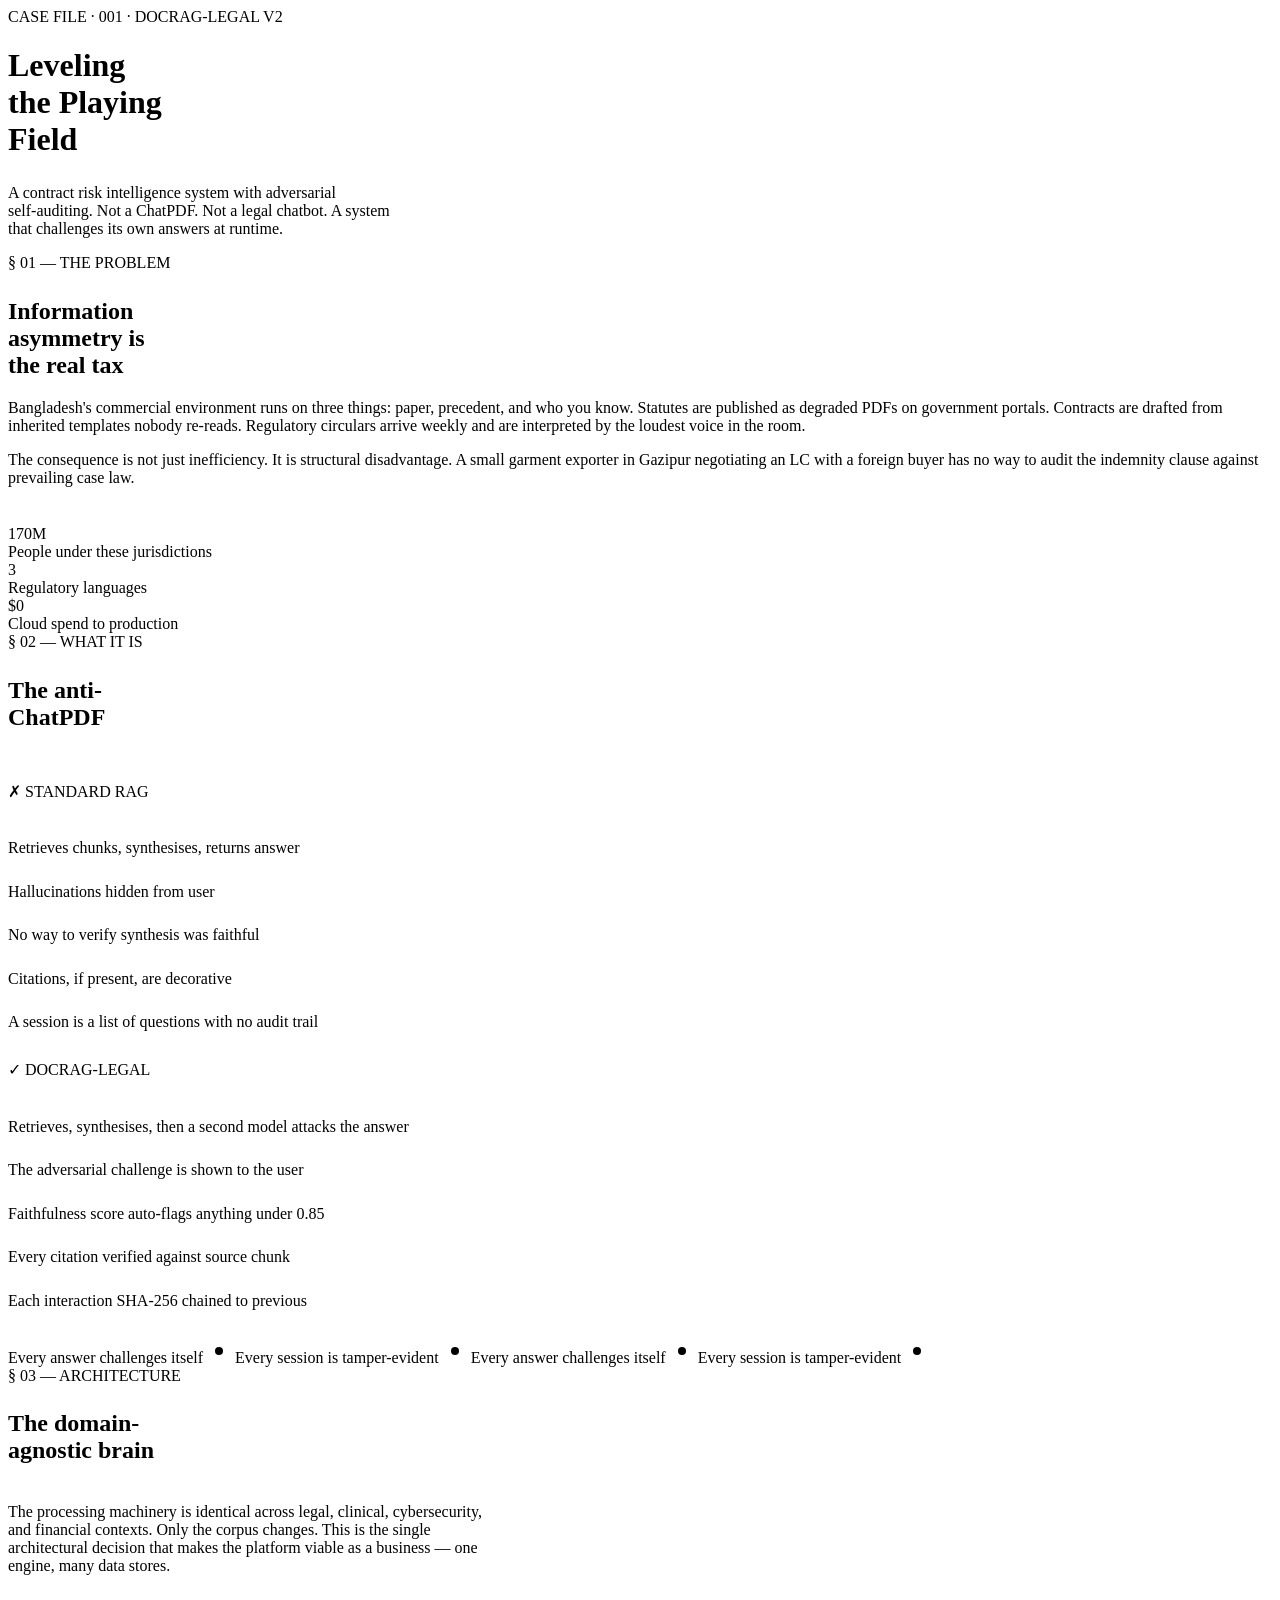
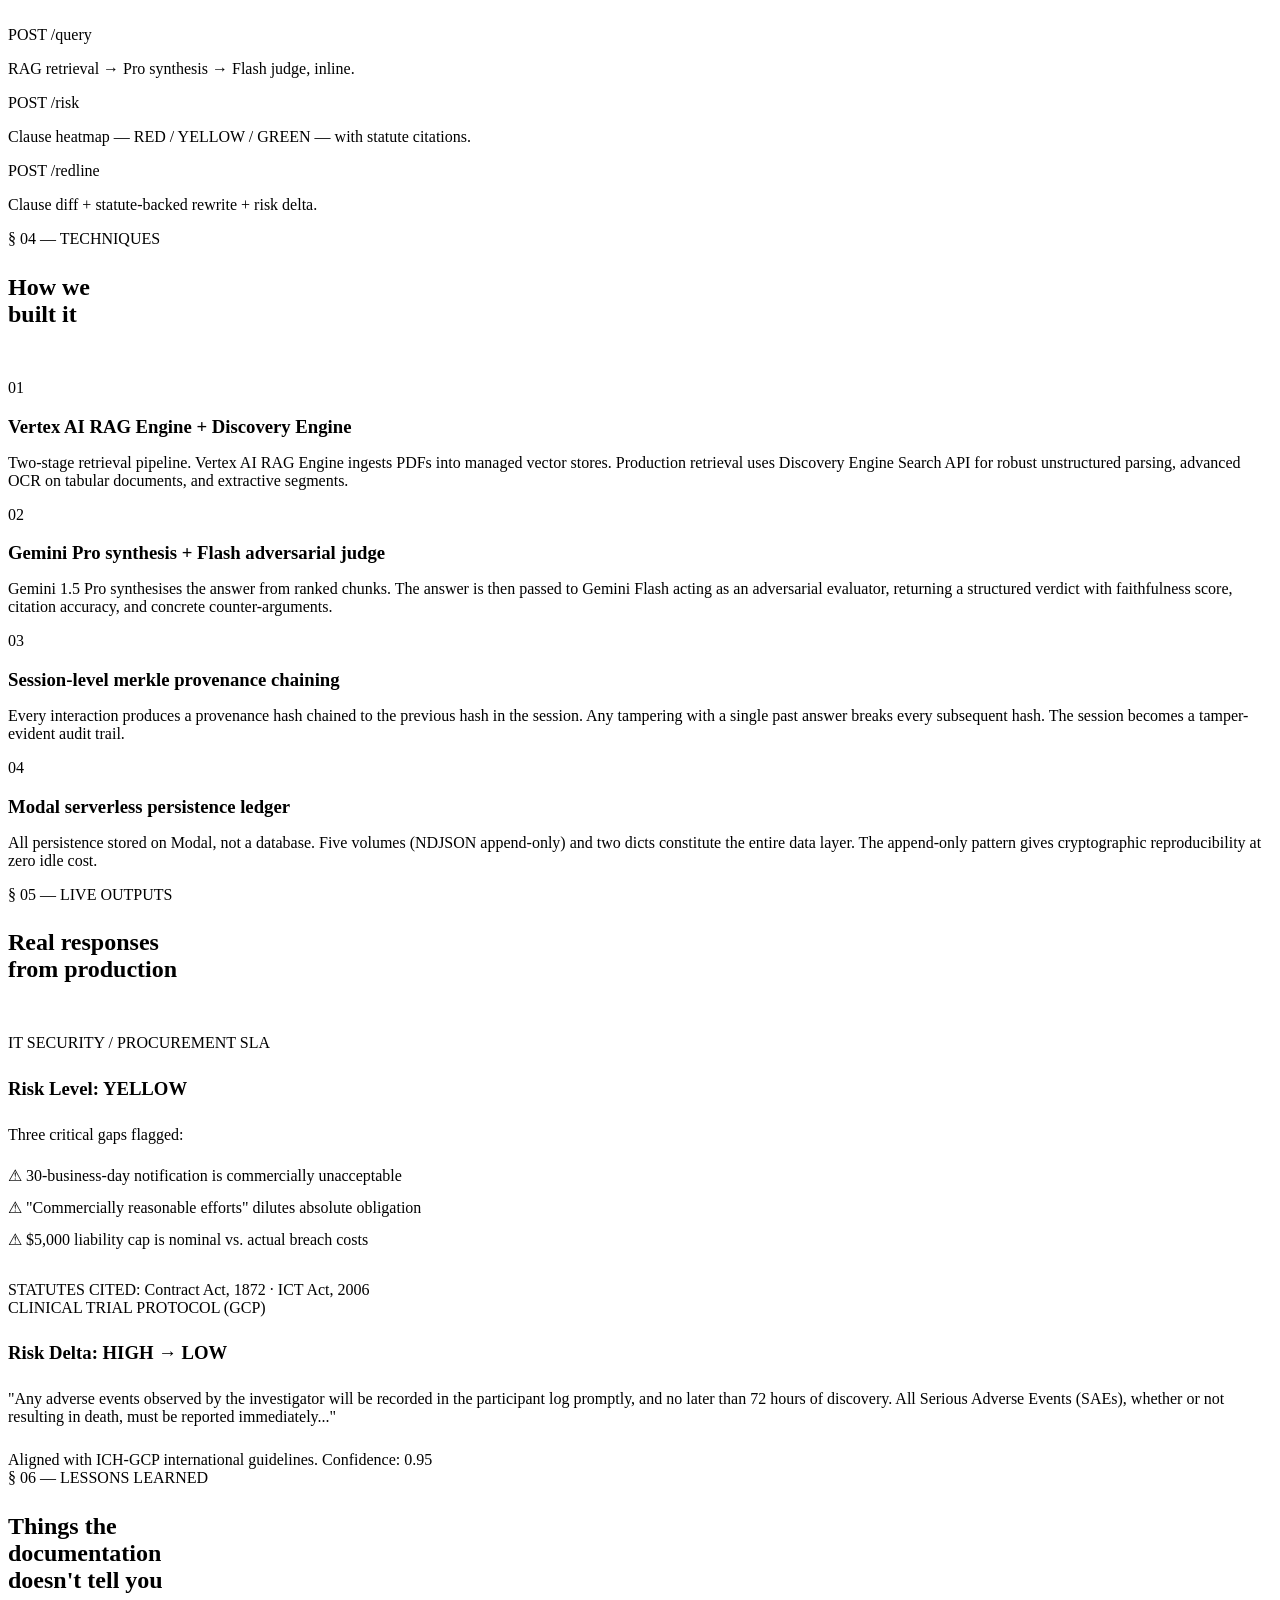
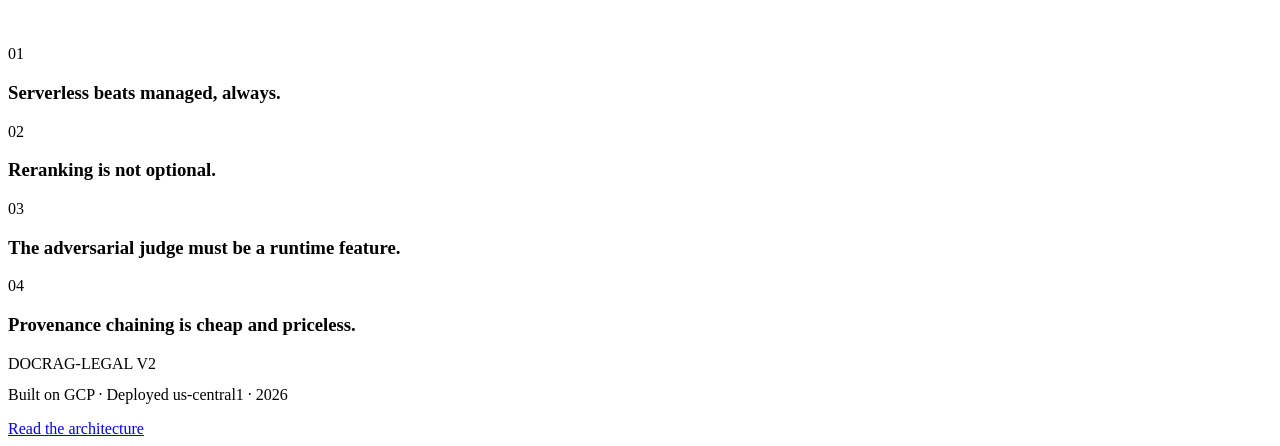
==== docrag.html @ c6becdee "Create docrag.html" ====
<!DOCTYPE html>
<html lang="en">
<head>
  <meta charset="UTF-8">
  <meta name="viewport" content="width=device-width, initial-scale=1.0">
  <title>DocRAG-Legal · Leveling the Playing Field</title>
  <link rel="stylesheet" href="styles.css">
</head>
<body>

  <!-- HERO SECTION -->
  <header class="hero dark">
    <div class="container">
      <div class="label animate" data-animate="fadeIn">CASE FILE · 001 · DOCRAG-LEGAL V2</div>
      <h1 class="title hero-title">
        <div class="title-mask">
          <div class="title-line">Leveling</div>
        </div>
        <div class="title-mask">
          <div class="title-line">the Playing</div>
        </div>
        <div class="title-mask">
          <div class="title-line">Field</div>
        </div>
      </h1>
      <p class="animate" data-animate="slideUp" style="margin-top: 2vw; font-size: var(--font-s-h4); max-width: 50ch;">
        A contract risk intelligence system with adversarial self‑auditing. Not a ChatPDF. Not a legal chatbot. A system that challenges its own answers at runtime.
      </p>
    </div>
  </header>

  <!-- SECTION 01: THE PROBLEM -->
  <section class="section light">
    <div class="container">
      <div class="grid-2">
        <div>
          <div class="label animate" data-animate="fadeIn">§ 01 — THE PROBLEM</div>
          <h2 class="h1 title" style="margin-top: 2vw;">
            <div class="title-mask">
              <div class="title-line">Information</div>
            </div>
            <div class="title-mask">
              <div class="title-line">asymmetry is</div>
            </div>
            <div class="title-mask">
              <div class="title-line">the real tax</div>
            </div>
          </h2>
        </div>
        <div class="animate" data-animate="slideUp">
          <p>
            Bangladesh's commercial environment runs on three things: paper, precedent, and who you know. Statutes are published as degraded PDFs on government portals. Contracts are drafted from inherited templates nobody re-reads. Regulatory circulars arrive weekly and are interpreted by the loudest voice in the room.
          </p>
          <p>
            The consequence is not just inefficiency. It is structural disadvantage. A small garment exporter in Gazipur negotiating an LC with a foreign buyer has no way to audit the indemnity clause against prevailing case law.
          </p>
          <div class="flex-row" style="margin-top: 3vw;">
            <div>
              <div class="h2 light-weight">170M</div>
              <div class="label">People under these jurisdictions</div>
            </div>
            <div>
              <div class="h2 light-weight">3</div>
              <div class="label">Regulatory languages</div>
            </div>
            <div>
              <div class="h2 light-weight">$0</div>
              <div class="label">Cloud spend to production</div>
            </div>
          </div>
        </div>
      </div>
    </div>
  </section>

  <!-- SECTION 02: WHAT IT IS -->
  <section class="section dark">
    <div class="container">
      <div class="label animate" data-animate="fadeIn">§ 02 — WHAT IT IS</div>
      <h2 class="h1 title" style="margin-top: 2vw;">
        <div class="title-mask">
          <div class="title-line">The anti-</div>
        </div>
        <div class="title-mask">
          <div class="title-line">ChatPDF</div>
        </div>
      </h2>
      
      <div class="grid-2" style="margin-top: 4vw;">
        <div class="animate" data-animate="slideUp">
          <div class="h4" style="margin-bottom: 2vw;">✗ STANDARD RAG</div>
          <ul style="list-style: none; padding: 0;">
            <li style="padding: 1vw 0; border-bottom: 1px solid var(--color-white-02);">Retrieves chunks, synthesises, returns answer</li>
            <li style="padding: 1vw 0; border-bottom: 1px solid var(--color-white-02);">Hallucinations hidden from user</li>
            <li style="padding: 1vw 0; border-bottom: 1px solid var(--color-white-02);">No way to verify synthesis was faithful</li>
            <li style="padding: 1vw 0; border-bottom: 1px solid var(--color-white-02);">Citations, if present, are decorative</li>
            <li style="padding: 1vw 0;">A session is a list of questions with no audit trail</li>
          </ul>
        </div>
        
        <div class="animate" data-animate="slideUp">
          <div class="h4 accent-text" style="margin-bottom: 2vw;">✓ DOCRAG-LEGAL</div>
          <ul style="list-style: none; padding: 0;">
            <li style="padding: 1vw 0; border-bottom: 1px solid var(--color-white-02);">Retrieves, synthesises, then a second model attacks the answer</li>
            <li style="padding: 1vw 0; border-bottom: 1px solid var(--color-white-02);">The adversarial challenge is shown to the user</li>
            <li style="padding: 1vw 0; border-bottom: 1px solid var(--color-white-02);">Faithfulness score auto-flags anything under 0.85</li>
            <li style="padding: 1vw 0; border-bottom: 1px solid var(--color-white-02);">Every citation verified against source chunk</li>
            <li style="padding: 1vw 0;">Each interaction SHA-256 chained to previous</li>
          </ul>
        </div>
      </div>
    </div>
  </section>

  <!-- MARQUEE -->
  <div class="marquee dark">
    <div class="marquee-track">
      <div class="marquee-line">
        Every answer challenges itself
        <svg width="24" height="24" viewBox="0 0 24 24" fill="currentColor">
          <circle cx="12" cy="12" r="4"/>
        </svg>
        Every session is tamper-evident
        <svg width="24" height="24" viewBox="0 0 24 24" fill="currentColor">
          <circle cx="12" cy="12" r="4"/>
        </svg>
        Every answer challenges itself
        <svg width="24" height="24" viewBox="0 0 24 24" fill="currentColor">
          <circle cx="12" cy="12" r="4"/>
        </svg>
        Every session is tamper-evident
        <svg width="24" height="24" viewBox="0 0 24 24" fill="currentColor">
          <circle cx="12" cy="12" r="4"/>
        </svg>
      </div>
    </div>
  </div>

  <!-- SECTION 03: ARCHITECTURE -->
  <section class="section light">
    <div class="container">
      <div class="label animate" data-animate="fadeIn">§ 03 — ARCHITECTURE</div>
      <h2 class="h1 title" style="margin-top: 2vw;">
        <div class="title-mask">
          <div class="title-line">The domain-</div>
        </div>
        <div class="title-mask">
          <div class="title-line">agnostic brain</div>
        </div>
      </h2>
      
      <p class="animate" data-animate="slideUp" style="margin-top: 3vw; max-width: 60ch;">
        The processing machinery is identical across legal, clinical, cybersecurity, and financial contexts. Only the corpus changes. This is the single architectural decision that makes the platform viable as a business — one engine, many data stores.
      </p>

      <div class="grid-3" style="margin-top: 4vw;">
        <div class="animate" data-animate="slideUp">
          <div class="h4" style="margin-bottom: 1vw;">POST /query</div>
          <p>RAG retrieval → Pro synthesis → Flash judge, inline.</p>
        </div>
        <div class="animate" data-animate="slideUp">
          <div class="h4" style="margin-bottom: 1vw;">POST /risk</div>
          <p>Clause heatmap — RED / YELLOW / GREEN — with statute citations.</p>
        </div>
        <div class="animate" data-animate="slideUp">
          <div class="h4" style="margin-bottom: 1vw;">POST /redline</div>
          <p>Clause diff + statute-backed rewrite + risk delta.</p>
        </div>
      </div>
    </div>
  </section>

  <!-- SECTION 04: TECHNIQUES -->
  <section class="section dark">
    <div class="container">
      <div class="label animate" data-animate="fadeIn">§ 04 — TECHNIQUES</div>
      <h2 class="h1 title" style="margin-top: 2vw;">
        <div class="title-mask">
          <div class="title-line">How we</div>
        </div>
        <div class="title-mask">
          <div class="title-line">built it</div>
        </div>
      </h2>

      <div style="margin-top: 4vw;">
        <div class="principle-item animate" data-animate="slideUp">
          <div class="principle-number">01</div>
          <div class="principle-content">
            <h3 class="h3" style="margin-bottom: 1vw;">Vertex AI RAG Engine + Discovery Engine</h3>
            <p>Two-stage retrieval pipeline. Vertex AI RAG Engine ingests PDFs into managed vector stores. Production retrieval uses Discovery Engine Search API for robust unstructured parsing, advanced OCR on tabular documents, and extractive segments.</p>
          </div>
        </div>

        <div class="principle-item animate" data-animate="slideUp">
          <div class="principle-number">02</div>
          <div class="principle-content">
            <h3 class="h3" style="margin-bottom: 1vw;">Gemini Pro synthesis + Flash adversarial judge</h3>
            <p>Gemini 1.5 Pro synthesises the answer from ranked chunks. The answer is then passed to Gemini Flash acting as an adversarial evaluator, returning a structured verdict with faithfulness score, citation accuracy, and concrete counter-arguments.</p>
          </div>
        </div>

        <div class="principle-item animate" data-animate="slideUp">
          <div class="principle-number">03</div>
          <div class="principle-content">
            <h3 class="h3" style="margin-bottom: 1vw;">Session-level merkle provenance chaining</h3>
            <p>Every interaction produces a provenance hash chained to the previous hash in the session. Any tampering with a single past answer breaks every subsequent hash. The session becomes a tamper-evident audit trail.</p>
          </div>
        </div>

        <div class="principle-item animate" data-animate="slideUp">
          <div class="principle-number">04</div>
          <div class="principle-content">
            <h3 class="h3" style="margin-bottom: 1vw;">Modal serverless persistence ledger</h3>
            <p>All persistence stored on Modal, not a database. Five volumes (NDJSON append-only) and two dicts constitute the entire data layer. The append-only pattern gives cryptographic reproducibility at zero idle cost.</p>
          </div>
        </div>
      </div>
    </div>
  </section>

  <!-- SECTION 05: LIVE OUTPUTS -->
  <section class="section light">
    <div class="container">
      <div class="label animate" data-animate="fadeIn">§ 05 — LIVE OUTPUTS</div>
      <h2 class="h1 title" style="margin-top: 2vw;">
        <div class="title-mask">
          <div class="title-line">Real responses</div>
        </div>
        <div class="title-mask">
          <div class="title-line">from production</div>
        </div>
      </h2>

      <div class="grid-2" style="margin-top: 4vw;">
        <div class="animate" data-animate="slideUp">
          <div class="label">IT SECURITY / PROCUREMENT SLA</div>
          <h3 class="h3" style="margin: 2vw 0;">Risk Level: <span class="accent-text">YELLOW</span></h3>
          <p style="font-size: var(--font-s-p);">Three critical gaps flagged:</p>
          <ul style="list-style: none; padding: 0; margin-top: 1vw;">
            <li style="padding: 0.5vw 0;">⚠ 30-business-day notification is commercially unacceptable</li>
            <li style="padding: 0.5vw 0;">⚠ "Commercially reasonable efforts" dilutes absolute obligation</li>
            <li style="padding: 0.5vw 0;">⚠ $5,000 liability cap is nominal vs. actual breach costs</li>
          </ul>
          <div class="label" style="margin-top: 2vw;">STATUTES CITED: Contract Act, 1872 · ICT Act, 2006</div>
        </div>

        <div class="animate" data-animate="slideUp">
          <div class="label">CLINICAL TRIAL PROTOCOL (GCP)</div>
          <h3 class="h3" style="margin: 2vw 0;">Risk Delta: <span class="accent-text">HIGH → LOW</span></h3>
          <p style="font-size: var(--font-s-p);">"Any adverse events observed by the investigator will be recorded in the participant log promptly, and no later than 72 hours of discovery. All Serious Adverse Events (SAEs), whether or not resulting in death, must be reported immediately..."</p>
          <div class="label" style="margin-top: 2vw;">Aligned with ICH-GCP international guidelines. Confidence: 0.95</div>
        </div>
      </div>
    </div>
  </section>

  <!-- SECTION 06: LESSONS LEARNED -->
  <section class="section dark">
    <div class="container">
      <div class="label animate" data-animate="fadeIn">§ 06 — LESSONS LEARNED</div>
      <h2 class="h1 title" style="margin-top: 2vw;">
        <div class="title-mask">
          <div class="title-line">Things the</div>
        </div>
        <div class="title-mask">
          <div class="title-line">documentation</div>
        </div>
        <div class="title-mask">
          <div class="title-line">doesn't tell you</div>
        </div>
      </h2>

      <div style="margin-top: 4vw;">
        <div class="principle-item animate" data-animate="slideUp">
          <div class="principle-number">01</div>
          <div class="principle-content">
            <h3 class="h3">Serverless beats managed, always.</h3>
          </div>
        </div>

        <div class="principle-item animate" data-animate="slideUp">
          <div class="principle-number">02</div>
          <div class="principle-content">
            <h3 class="h3">Reranking is not optional.</h3>
          </div>
        </div>

        <div class="principle-item animate" data-animate="slideUp">
          <div class="principle-number">03</div>
          <div class="principle-content">
            <h3 class="h3">The adversarial judge must be a runtime feature.</h3>
          </div>
        </div>

        <div class="principle-item animate" data-animate="slideUp">
          <div class="principle-number">04</div>
          <div class="principle-content">
            <h3 class="h3">Provenance chaining is cheap and priceless.</h3>
          </div>
        </div>
      </div>
    </div>
  </section>

  <!-- FOOTER -->
  <footer class="section light" style="padding: var(--spacing-lg) 0;">
    <div class="container">
      <div class="grid-2">
        <div>
          <div class="label">DOCRAG-LEGAL V2</div>
          <p style="margin-top: 1vw;">Built on GCP · Deployed us-central1 · 2026</p>
        </div>
        <div>
          <a href="#" class="exo-link">
            <div class="circle">
              <div class="circle-fill"></div>
            </div>
            <span class="link-text">Read the architecture</span>
          </a>
        </div>
      </div>
    </div>
  </footer>

  <script src="script.js" defer></script>
</body>
</html>
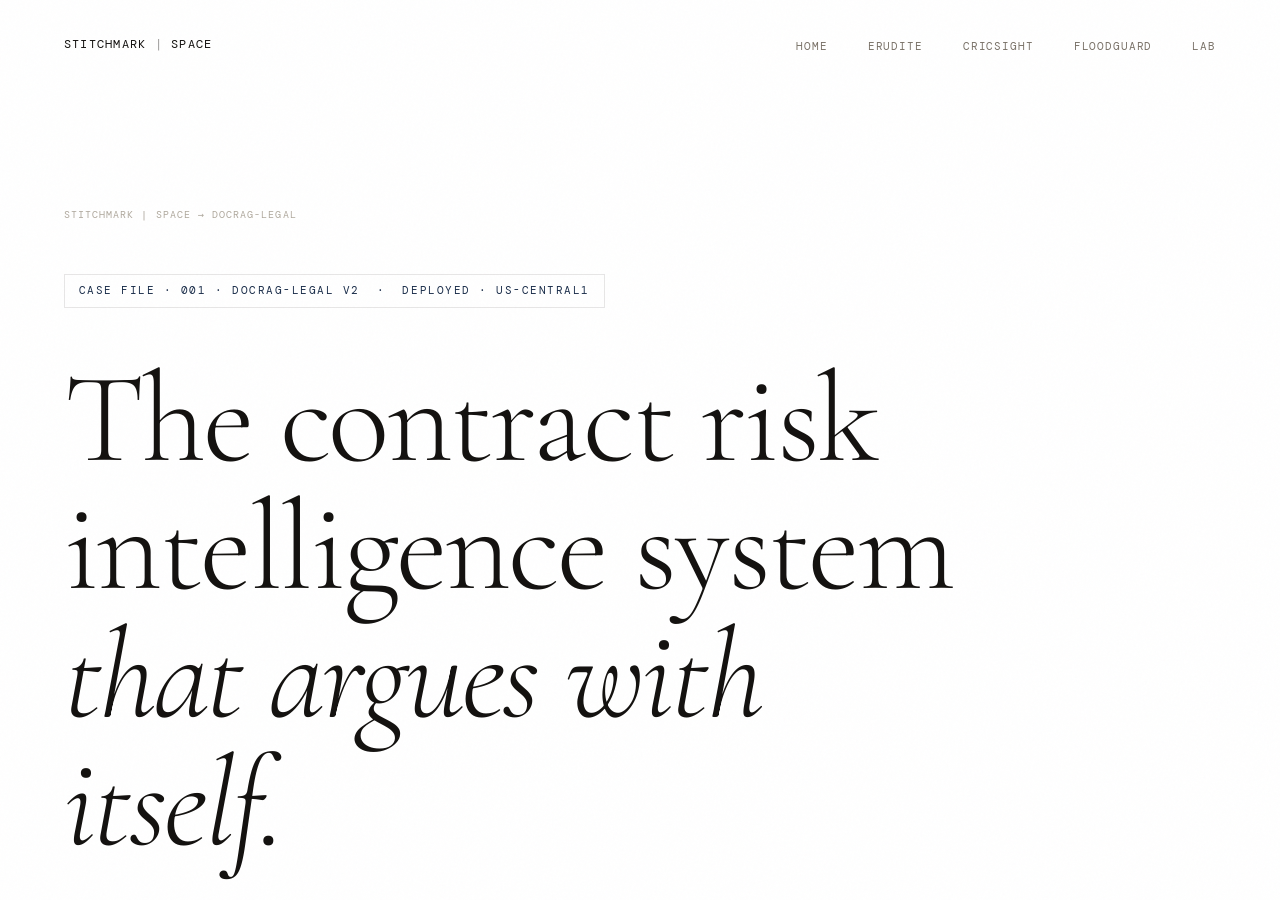
==== commit cc314680: "Add files via upload" ====
--- a/docrag.html
+++ b/docrag.html
@@ -1,328 +1,564 @@
 <!DOCTYPE html>
 <html lang="en">
 <head>
-  <meta charset="UTF-8">
-  <meta name="viewport" content="width=device-width, initial-scale=1.0">
-  <title>DocRAG-Legal · Leveling the Playing Field</title>
-  <link rel="stylesheet" href="styles.css">
+<meta charset="UTF-8">
+<meta name="viewport" content="width=device-width, initial-scale=1.0">
+<title>DocRAG-Legal — Stitchmark | Space</title>
+<meta name="description" content="Contract risk intelligence with adversarial self-auditing. Not a chatbot. An evidentiary instrument built for Bangladesh's commercial and legal environment.">
+<link rel="stylesheet" href="style.css">
+<style>
+  :root { --accent: #1A2D4A; --accent2: #2D4A70; }
+
+  /* HERO */
+  .docket-header {
+    font-family: 'DM Mono', monospace;
+    font-size: 0.68rem;
+    letter-spacing: 0.14em;
+    text-transform: uppercase;
+    color: var(--accent);
+    border: 1px solid var(--rule);
+    display: inline-block;
+    padding: 0.6em 1.25em;
+    margin-bottom: 3rem;
+  }
+
+  /* STAT STRIP */
+  .stat-strip {
+    display: grid;
+    grid-template-columns: repeat(3, 1fr);
+    border: 1px solid var(--rule);
+    margin-top: 5rem;
+  }
+  .stat-strip-cell {
+    padding: 2.5rem 3rem;
+    border-right: 1px solid var(--rule);
+  }
+  .stat-strip-cell:last-child { border-right: none; }
+  .stat-val {
+    font-family: 'Cormorant Garamond', Georgia, serif;
+    font-size: clamp(2.5rem, 5vw, 4rem);
+    font-weight: 300;
+    line-height: 1;
+    letter-spacing: -0.03em;
+    margin-bottom: 0.5rem;
+  }
+  .stat-lbl { font-family: 'DM Mono', monospace; font-size: 0.62rem; letter-spacing: 0.1em; text-transform: uppercase; color: var(--ink4); }
+  @media (max-width: 600px) { .stat-strip { grid-template-columns: 1fr; } .stat-strip-cell { border-right: none; border-bottom: 1px solid var(--rule); } }
+
+  /* COMPARE */
+  .compare-section { background: white; padding: var(--section) 0; }
+  .compare-outer { border: 1px solid var(--rule); }
+  .compare-header-bar {
+    display: grid;
+    grid-template-columns: 1fr 1fr;
+    border-bottom: 1px solid var(--rule);
+  }
+  .compare-col-head {
+    padding: 1.75rem 3rem;
+    font-family: 'DM Mono', monospace;
+    font-size: 0.68rem;
+    letter-spacing: 0.12em;
+    text-transform: uppercase;
+  }
+  .compare-col-head.bad { color: var(--ink4); border-right: 1px solid var(--rule); }
+  .compare-col-head.good { color: var(--accent); }
+  .compare-body-row {
+    display: grid;
+    grid-template-columns: 1fr 1fr;
+    border-bottom: 1px solid var(--rule2);
+  }
+  .compare-body-row:last-child { border-bottom: none; }
+  .compare-cell {
+    padding: 1.25rem 3rem;
+    font-size: 0.93rem;
+    color: var(--ink3);
+    line-height: 1.6;
+  }
+  .compare-cell.good { color: var(--ink); border-left: 1px solid var(--rule); }
+  @media (max-width: 700px) {
+    .compare-header-bar, .compare-body-row { grid-template-columns: 1fr; }
+    .compare-col-head.bad, .compare-cell.good { border-right: none; border-left: none; border-bottom: 1px solid var(--rule2); }
+  }
+
+  /* ENDPOINT LIST */
+  .endpoint {
+    display: grid;
+    grid-template-columns: 160px 1fr;
+    gap: 3rem;
+    padding: 2rem 0;
+    border-bottom: 1px solid var(--rule2);
+    align-items: baseline;
+  }
+  .endpoint:first-child { border-top: 1px solid var(--rule); }
+  .endpoint-method {
+    font-family: 'DM Mono', monospace;
+    font-size: 0.8rem;
+    letter-spacing: 0.05em;
+    color: var(--accent);
+  }
+  .endpoint-desc { font-size: 0.95rem; color: var(--ink2); line-height: 1.65; }
+  @media (max-width: 700px) { .endpoint { grid-template-columns: 1fr; gap: 0.5rem; } }
+
+  /* CHAIN ILLUSTRATION */
+  .chain-row {
+    display: grid;
+    grid-template-columns: 80px 1fr 1fr;
+    gap: 2rem;
+    padding: 1.5rem 0;
+    border-bottom: 1px solid var(--rule2);
+    align-items: start;
+    font-family: 'DM Mono', monospace;
+    font-size: 0.72rem;
+    color: var(--ink3);
+  }
+  .chain-q { color: var(--accent); font-size: 0.8rem; }
+  .chain-formula { font-size: 0.65rem; color: var(--ink4); line-height: 1.6; }
+  .chain-hash { color: var(--ink2); word-break: break-all; font-size: 0.65rem; }
+</style>
 </head>
 <body>
 
-  <!-- HERO SECTION -->
-  <header class="hero dark">
-    <div class="container">
-      <div class="label animate" data-animate="fadeIn">CASE FILE · 001 · DOCRAG-LEGAL V2</div>
-      <h1 class="title hero-title">
-        <div class="title-mask">
-          <div class="title-line">Leveling</div>
-        </div>
-        <div class="title-mask">
-          <div class="title-line">the Playing</div>
-        </div>
-        <div class="title-mask">
-          <div class="title-line">Field</div>
-        </div>
-      </h1>
-      <p class="animate" data-animate="slideUp" style="margin-top: 2vw; font-size: var(--font-s-h4); max-width: 50ch;">
-        A contract risk intelligence system with adversarial self‑auditing. Not a ChatPDF. Not a legal chatbot. A system that challenges its own answers at runtime.
+<nav>
+  <a class="nav-brand" href="index.html">Stitchmark <span>|</span> Space</a>
+  <ul class="nav-links">
+    <li><a href="index.html">Home</a></li>
+    <li><a href="erudite.html">Erudite</a></li>
+    <li><a href="cricsight.html">CricSight</a></li>
+    <li><a href="floodguard.html">FloodGuard</a></li>
+    <li><a href="lab.html">Lab</a></li>
+  </ul>
+</nav>
+
+<!-- ═══════════════════════════ HERO ═══════════════════════════ -->
+<section class="page-hero" style="background:white;">
+  <div class="wrap">
+    <p class="breadcrumb"><a href="index.html">Stitchmark | Space</a> <span>→</span> DocRAG-Legal</p>
+    <div class="reveal">
+      <div class="docket-header">Case File · 001 · DocRAG-Legal V2 &nbsp;·&nbsp; Deployed · us-central1</div>
+    </div>
+    <h1 class="reveal" style="max-width:900px; margin-bottom:2.5rem;">
+      The contract risk<br>intelligence system<br><em>that argues with itself.</em>
+    </h1>
+    <p class="reveal delay-1" style="max-width:560px; font-size:clamp(1rem,1.5vw,1.15rem); color:var(--ink2); line-height:1.85;">
+      Not a ChatPDF. Not a legal chatbot. A system that challenges its own answers
+      at runtime and exposes the challenge to the user — so a junior associate in
+      Dhaka has the same evidentiary footing as a senior partner in a global firm.
+    </p>
+
+    <div class="stat-strip reveal delay-2">
+      <div class="stat-strip-cell">
+        <div class="stat-val">&gt;0.85</div>
+        <div class="stat-lbl">Faithfulness threshold</div>
+      </div>
+      <div class="stat-strip-cell">
+        <div class="stat-val">100%</div>
+        <div class="stat-lbl">Citation accuracy required</div>
+      </div>
+      <div class="stat-strip-cell">
+        <div class="stat-val">SHA-256</div>
+        <div class="stat-lbl">Session provenance chaining</div>
+      </div>
+    </div>
+  </div>
+</section>
+
+<!-- ═══════════════════════════ MARQUEE ═══════════════════════════ -->
+<div class="marquee-wrap">
+  <div class="marquee-track">
+    <span class="marquee-item">Adversarial self-auditing</span>
+    <span class="marquee-dot">◆</span>
+    <span class="marquee-item">Faithfulness scoring</span>
+    <span class="marquee-dot">◆</span>
+    <span class="marquee-item">SHA-256 provenance chaining</span>
+    <span class="marquee-dot">◆</span>
+    <span class="marquee-item">Clause risk heatmapping</span>
+    <span class="marquee-dot">◆</span>
+    <span class="marquee-item">Statute-backed redlines</span>
+    <span class="marquee-dot">◆</span>
+    <span class="marquee-item">Gemini-as-judge</span>
+    <span class="marquee-dot">◆</span>
+    <span class="marquee-item">Adversarial self-auditing</span>
+    <span class="marquee-dot">◆</span>
+    <span class="marquee-item">Faithfulness scoring</span>
+    <span class="marquee-dot">◆</span>
+    <span class="marquee-item">SHA-256 provenance chaining</span>
+    <span class="marquee-dot">◆</span>
+    <span class="marquee-item">Clause risk heatmapping</span>
+    <span class="marquee-dot">◆</span>
+    <span class="marquee-item">Statute-backed redlines</span>
+    <span class="marquee-dot">◆</span>
+    <span class="marquee-item">Gemini-as-judge</span>
+    <span class="marquee-dot">◆</span>
+  </div>
+</div>
+
+<!-- ═══════════════════════════ PROBLEM ═══════════════════════════ -->
+<section>
+  <div class="wrap">
+    <div style="display:grid; grid-template-columns:1fr 1fr; gap:clamp(3rem,6vw,8rem); align-items:start;">
+      <div class="reveal">
+        <div class="eyebrow"><span class="eyebrow-text">§ 01 — Information Asymmetry</span></div>
+        <h2>Bangladesh's commercial environment runs on paper, precedent,<br><em>and who you know.</em></h2>
+      </div>
+      <div class="reveal delay-1" style="padding-top:1rem;">
+        <p style="margin-bottom:1.5rem;">
+          Statutes are published as degraded PDFs on government portals. Contracts
+          are drafted from inherited templates nobody re-reads. Regulatory circulars —
+          from Bangladesh Bank, the NBR, the RJSC — arrive weekly and are interpreted
+          by the loudest voice in the room, not the most accurate reading of the text.
+        </p>
+        <p style="margin-bottom:1.5rem;">
+          A small garment exporter in Gazipur negotiating an LC with a foreign buyer has
+          no way to audit the indemnity clause against prevailing case law. A startup
+          founder signing a seed term sheet has no way to flag that the liquidation
+          preference is 3× market standard.
+        </p>
+        <p>
+          DocRAG-Legal ingests the statute, reads the clause, cites the source, and —
+          critically — <strong>argues with itself in public</strong> before letting the
+          answer reach the user.
+        </p>
+
+        <div style="display:grid; grid-template-columns:1fr 1fr 1fr; gap:0; border:1px solid var(--rule); margin-top:3rem;">
+          <div style="padding:1.75rem; border-right:1px solid var(--rule);">
+            <div style="font-family:'Cormorant Garamond',serif; font-size:2.5rem; font-weight:300; line-height:1; margin-bottom:0.4rem;">170M</div>
+            <div class="label">People in jurisdiction</div>
+          </div>
+          <div style="padding:1.75rem; border-right:1px solid var(--rule);">
+            <div style="font-family:'Cormorant Garamond',serif; font-size:2.5rem; font-weight:300; line-height:1; margin-bottom:0.4rem;">3</div>
+            <div class="label">Regulatory languages</div>
+          </div>
+          <div style="padding:1.75rem;">
+            <div style="font-family:'Cormorant Garamond',serif; font-size:2.5rem; font-weight:300; line-height:1; margin-bottom:0.4rem;">$0</div>
+            <div class="label">Cloud spend to deploy</div>
+          </div>
+        </div>
+      </div>
+    </div>
+  </div>
+</section>
+
+<!-- ═══════════════════════════ PULL QUOTE ═══════════════════════════ -->
+<div style="padding:clamp(5rem,9vw,8rem) 0; border-top:1px solid var(--rule); border-bottom:1px solid var(--rule);">
+  <div class="wrap">
+    <p class="pull-quote reveal" style="max-width:980px;">
+      "Not just citation-verified answers — <em>cryptographically chained sessions.</em>
+      Every answer challenges itself. Every session is tamper-evident.
+      Every risk assessment cites the exact statute it violates."
+    </p>
+  </div>
+</div>
+
+<!-- ═══════════════════════════ COMPARE ═══════════════════════════ -->
+<section class="compare-section">
+  <div class="wrap">
+    <div class="eyebrow reveal"><span class="eyebrow-text">§ 02 — Design Philosophy</span></div>
+    <h2 class="reveal" style="margin-bottom:4rem;">Not a chatbot.<br><em>An evidentiary instrument.</em></h2>
+
+    <div class="compare-outer reveal delay-1">
+      <div class="compare-header-bar">
+        <div class="compare-col-head bad">✗ &nbsp;Standard RAG System</div>
+        <div class="compare-col-head good">✓ &nbsp;DocRAG-Legal</div>
+      </div>
+      <div class="compare-body-row"><div class="compare-cell bad">Retrieves chunks, synthesises, returns answer.</div><div class="compare-cell good">Retrieves, synthesises — then a second model attacks the answer.</div></div>
+      <div class="compare-body-row"><div class="compare-cell bad">Hallucinations are hidden from the user.</div><div class="compare-cell good">The adversarial challenge is shown to the user, always.</div></div>
+      <div class="compare-body-row"><div class="compare-cell bad">No way to verify synthesis faithfulness.</div><div class="compare-cell good">Faithfulness score auto-flags anything under 0.85.</div></div>
+      <div class="compare-body-row"><div class="compare-cell bad">Citations, if present, are decorative.</div><div class="compare-cell good">Every citation is verified against the source chunk.</div></div>
+      <div class="compare-body-row"><div class="compare-cell bad">A session is a list of questions with no audit trail.</div><div class="compare-cell good">Each interaction is SHA-256 chained to the previous one.</div></div>
+      <div class="compare-body-row"><div class="compare-cell bad">Unacceptable in legal or compliance contexts.</div><div class="compare-cell good">Designed from day one as a regulated-domain instrument.</div></div>
+    </div>
+  </div>
+</section>
+
+<!-- ═══════════════════════════ ARCHITECTURE ═══════════════════════════ -->
+<section>
+  <div class="wrap">
+    <div style="display:grid; grid-template-columns:1fr 1fr; gap:clamp(3rem,6vw,8rem); align-items:start;">
+      <div class="reveal">
+        <div class="eyebrow"><span class="eyebrow-text">§ 03 — The Stack</span></div>
+        <h2>One engine.<br>Swappable corpus.<br><em>That is the<br>business model.</em></h2>
+        <p style="margin-top:2rem; color:var(--ink3);">
+          The processing machinery is identical across legal, clinical, cybersecurity,
+          and financial contexts. Only the corpus changes. One engine, many data stores.
+        </p>
+      </div>
+      <div class="reveal delay-1" style="padding-top:1rem;">
+        <pre style="font-size:0.72rem; line-height:1.8;">AGNOSTIC PROCESSING MACHINERY
+────────────────────────────────────────
+Vertex RAG → Discovery Engine Rerank
+              → Gemini Pro Synthesis
+                      ↓
+          Gemini Flash Adversarial Judge
+                      ↓
+      SHA-256 Provenance → Modal Ledger
+────────────────────────────────────────
+            ↑ swappable corpus
+
+MUTABLE DOMAIN CONTEXTS
+────────────────────────────────────────
+Statutes · IT Security · Clinical GCP
+Tax Codes · Banking Circulars
+Import/Export Tariffs · Sharia Law</pre>
+      </div>
+    </div>
+
+    <div style="margin-top:5rem;">
+      <div class="eyebrow reveal"><span class="eyebrow-text">Five endpoints</span></div>
+      <div>
+        <div class="endpoint reveal">
+          <span class="endpoint-method">POST /query</span>
+          <p class="endpoint-desc">RAG retrieval → Gemini Pro synthesis → Flash adversarial judge, inline on every single request. The judge result is visible to the user.</p>
+        </div>
+        <div class="endpoint reveal">
+          <span class="endpoint-method">POST /risk</span>
+          <p class="endpoint-desc">Clause heatmap — RED / YELLOW / GREEN — with statute citations for every flag. Not decorative. Legally grounded.</p>
+        </div>
+        <div class="endpoint reveal">
+          <span class="endpoint-method">POST /redline</span>
+          <p class="endpoint-desc">Clause diff + statute-backed rewrite + risk delta calculation. Before and after, with full citation chain.</p>
+        </div>
+        <div class="endpoint reveal">
+          <span class="endpoint-method">POST /ingest</span>
+          <p class="endpoint-desc">PDF upload → Cloud Storage → Vertex AI RAG async import with job tracking. Any domain corpus in minutes.</p>
+        </div>
+        <div class="endpoint reveal">
+          <span class="endpoint-method">GET /eval</span>
+          <p class="endpoint-desc">Audit dashboard: faithfulness verdicts, adversarial challenges, session registry, provenance hash ledger.</p>
+        </div>
+      </div>
+    </div>
+  </div>
+</section>
+
+<!-- ═══════════════════════════ DARK BANNER ═══════════════════════════ -->
+<div class="banner">
+  <div class="wrap">
+    <div style="display:grid; grid-template-columns:1fr 1fr; gap:clamp(3rem,6vw,8rem); align-items:center;">
+      <h2 class="reveal" style="font-size:clamp(2rem,4.5vw,3.75rem);">
+        The adversarial judge is a<br>
+        <em>runtime feature.</em><br>
+        Not a test suite.
+      </h2>
+      <p class="reveal delay-1" style="color:rgba(245,242,236,0.6); font-size:clamp(0.95rem,1.4vw,1.1rem); line-height:1.85;">
+        A test-suite judge runs in CI and is forgotten. An inline judge that the user
+        sees — with severity icons and expandable challenge text — transforms the
+        product from answer machine to evidentiary instrument.
+        <br><br>
+        In regulated domains, the UX is the architecture.
       </p>
     </div>
-  </header>
-
-  <!-- SECTION 01: THE PROBLEM -->
-  <section class="section light">
-    <div class="container">
-      <div class="grid-2">
-        <div>
-          <div class="label animate" data-animate="fadeIn">§ 01 — THE PROBLEM</div>
-          <h2 class="h1 title" style="margin-top: 2vw;">
-            <div class="title-mask">
-              <div class="title-line">Information</div>
-            </div>
-            <div class="title-mask">
-              <div class="title-line">asymmetry is</div>
-            </div>
-            <div class="title-mask">
-              <div class="title-line">the real tax</div>
-            </div>
-          </h2>
-        </div>
-        <div class="animate" data-animate="slideUp">
-          <p>
-            Bangladesh's commercial environment runs on three things: paper, precedent, and who you know. Statutes are published as degraded PDFs on government portals. Contracts are drafted from inherited templates nobody re-reads. Regulatory circulars arrive weekly and are interpreted by the loudest voice in the room.
-          </p>
-          <p>
-            The consequence is not just inefficiency. It is structural disadvantage. A small garment exporter in Gazipur negotiating an LC with a foreign buyer has no way to audit the indemnity clause against prevailing case law.
-          </p>
-          <div class="flex-row" style="margin-top: 3vw;">
-            <div>
-              <div class="h2 light-weight">170M</div>
-              <div class="label">People under these jurisdictions</div>
-            </div>
-            <div>
-              <div class="h2 light-weight">3</div>
-              <div class="label">Regulatory languages</div>
-            </div>
-            <div>
-              <div class="h2 light-weight">$0</div>
-              <div class="label">Cloud spend to production</div>
-            </div>
-          </div>
-        </div>
-      </div>
-    </div>
-  </section>
-
-  <!-- SECTION 02: WHAT IT IS -->
-  <section class="section dark">
-    <div class="container">
-      <div class="label animate" data-animate="fadeIn">§ 02 — WHAT IT IS</div>
-      <h2 class="h1 title" style="margin-top: 2vw;">
-        <div class="title-mask">
-          <div class="title-line">The anti-</div>
-        </div>
-        <div class="title-mask">
-          <div class="title-line">ChatPDF</div>
-        </div>
-      </h2>
-      
-      <div class="grid-2" style="margin-top: 4vw;">
-        <div class="animate" data-animate="slideUp">
-          <div class="h4" style="margin-bottom: 2vw;">✗ STANDARD RAG</div>
-          <ul style="list-style: none; padding: 0;">
-            <li style="padding: 1vw 0; border-bottom: 1px solid var(--color-white-02);">Retrieves chunks, synthesises, returns answer</li>
-            <li style="padding: 1vw 0; border-bottom: 1px solid var(--color-white-02);">Hallucinations hidden from user</li>
-            <li style="padding: 1vw 0; border-bottom: 1px solid var(--color-white-02);">No way to verify synthesis was faithful</li>
-            <li style="padding: 1vw 0; border-bottom: 1px solid var(--color-white-02);">Citations, if present, are decorative</li>
-            <li style="padding: 1vw 0;">A session is a list of questions with no audit trail</li>
-          </ul>
-        </div>
-        
-        <div class="animate" data-animate="slideUp">
-          <div class="h4 accent-text" style="margin-bottom: 2vw;">✓ DOCRAG-LEGAL</div>
-          <ul style="list-style: none; padding: 0;">
-            <li style="padding: 1vw 0; border-bottom: 1px solid var(--color-white-02);">Retrieves, synthesises, then a second model attacks the answer</li>
-            <li style="padding: 1vw 0; border-bottom: 1px solid var(--color-white-02);">The adversarial challenge is shown to the user</li>
-            <li style="padding: 1vw 0; border-bottom: 1px solid var(--color-white-02);">Faithfulness score auto-flags anything under 0.85</li>
-            <li style="padding: 1vw 0; border-bottom: 1px solid var(--color-white-02);">Every citation verified against source chunk</li>
-            <li style="padding: 1vw 0;">Each interaction SHA-256 chained to previous</li>
-          </ul>
-        </div>
-      </div>
-    </div>
-  </section>
-
-  <!-- MARQUEE -->
-  <div class="marquee dark">
-    <div class="marquee-track">
-      <div class="marquee-line">
-        Every answer challenges itself
-        <svg width="24" height="24" viewBox="0 0 24 24" fill="currentColor">
-          <circle cx="12" cy="12" r="4"/>
-        </svg>
-        Every session is tamper-evident
-        <svg width="24" height="24" viewBox="0 0 24 24" fill="currentColor">
-          <circle cx="12" cy="12" r="4"/>
-        </svg>
-        Every answer challenges itself
-        <svg width="24" height="24" viewBox="0 0 24 24" fill="currentColor">
-          <circle cx="12" cy="12" r="4"/>
-        </svg>
-        Every session is tamper-evident
-        <svg width="24" height="24" viewBox="0 0 24 24" fill="currentColor">
-          <circle cx="12" cy="12" r="4"/>
-        </svg>
-      </div>
-    </div>
-  </div>
-
-  <!-- SECTION 03: ARCHITECTURE -->
-  <section class="section light">
-    <div class="container">
-      <div class="label animate" data-animate="fadeIn">§ 03 — ARCHITECTURE</div>
-      <h2 class="h1 title" style="margin-top: 2vw;">
-        <div class="title-mask">
-          <div class="title-line">The domain-</div>
-        </div>
-        <div class="title-mask">
-          <div class="title-line">agnostic brain</div>
-        </div>
-      </h2>
-      
-      <p class="animate" data-animate="slideUp" style="margin-top: 3vw; max-width: 60ch;">
-        The processing machinery is identical across legal, clinical, cybersecurity, and financial contexts. Only the corpus changes. This is the single architectural decision that makes the platform viable as a business — one engine, many data stores.
+  </div>
+</div>
+
+<!-- ═══════════════════════════ LIVE OUTPUTS ═══════════════════════════ -->
+<section style="background:white;">
+  <div class="wrap">
+    <div class="eyebrow reveal"><span class="eyebrow-text">§ 04 — Validated Output</span></div>
+    <h2 class="reveal" style="margin-bottom:1rem;">Real responses.<br><em>Three domains.<br>Same engine.</em></h2>
+    <p class="reveal delay-1" style="max-width:520px; margin-bottom:4rem;">
+      The same engine served cybersecurity SLAs, clinical trial protocols, and
+      constitutional law without a code change. Each domain is a corpus upload
+      and a preamble adjustment.
+    </p>
+
+    <!-- CASE 01 -->
+    <div class="case-card reveal">
+      <div class="case-header">
+        <div>
+          <div class="case-docket">Case · 01 · IT Security / Procurement SLA · POST /risk</div>
+        </div>
+        <div class="case-verdict verdict-warn">Risk Level · Yellow</div>
+      </div>
+      <div class="case-clause">
+        "...Vendor will use commercially reasonable efforts to notify Customer within thirty (30) business days.
+        Vendor's total aggregate liability for any security-related claims is strictly limited to $5,000."
+      </div>
+      <div style="display:grid; grid-template-columns:repeat(3,1fr); gap:1.5rem; margin-bottom:1.5rem;">
+        <div>
+          <div class="label-accent" style="margin-bottom:0.5rem;">⚠ Notification window</div>
+          <p style="font-size:0.88rem; color:var(--ink2);">30-business-day notification is commercially unacceptable for a security incident.</p>
+        </div>
+        <div>
+          <div class="label-accent" style="margin-bottom:0.5rem;">⚠ Obligation dilution</div>
+          <p style="font-size:0.88rem; color:var(--ink2);">"Commercially reasonable efforts" weakens what should be an absolute obligation.</p>
+        </div>
+        <div>
+          <div class="label-accent" style="margin-bottom:0.5rem;">⚠ Liability cap</div>
+          <p style="font-size:0.88rem; color:var(--ink2);">$5,000 aggregate cap is nominal against real breach exposure and recovery costs.</p>
+        </div>
+      </div>
+      <div class="label">Statutes cited: Contract Act, 1872 · ICT Act, 2006</div>
+    </div>
+
+    <!-- CASE 02 -->
+    <div class="case-card reveal">
+      <div class="case-header">
+        <div>
+          <div class="case-docket">Case · 02 · Clinical Trial Protocol · POST /redline · Risk delta: HIGH → LOW</div>
+        </div>
+        <div class="case-verdict verdict-pass">Rewrite Complete</div>
+      </div>
+      <div style="display:grid; grid-template-columns:1fr 1fr; gap:2rem;">
+        <div>
+          <div class="label" style="margin-bottom:0.75rem;">Before</div>
+          <div class="case-clause" style="border-left-color:var(--ink4);">
+            "Any adverse events will be recorded within 14 days. Serious adverse events that do not result in death do not require immediate expedited reporting to the IRB or sponsor."
+          </div>
+        </div>
+        <div>
+          <div class="label-accent" style="margin-bottom:0.75rem;">After</div>
+          <div class="case-clause">
+            "Any adverse events will be recorded promptly, no later than 72 hours of discovery. All Serious Adverse Events, whether or not resulting in death, must be reported immediately — in no event later than 24 hours of awareness — to the sponsor and IRB."
+          </div>
+        </div>
+      </div>
+      <div class="label" style="margin-top:1.5rem;">Aligned with: ICH-GCP international guidelines · Confidence: 0.95</div>
+    </div>
+
+    <!-- CASE 03 -->
+    <div class="case-card reveal">
+      <div class="case-header">
+        <div>
+          <div class="case-docket">Case · 03 · Constitutional Law · POST /query</div>
+        </div>
+        <div class="case-verdict verdict-pass">PASS · Faithfulness 1.0</div>
+      </div>
+      <div style="margin-bottom:1.5rem;">
+        <div class="label" style="margin-bottom:0.5rem;">Query</div>
+        <p style="font-size:0.95rem; color:var(--ink2); font-style:italic;">"How is the President of the Republic elected and what is the term of office?"</p>
+      </div>
+      <div class="case-clause">
+        System answer: "Insufficient context to answer."<br><br>
+        Adversarial challenge: The retrieved context contains only metadata for the Bangladesh Labour Act 2006, which does not address presidential election procedures. Speculation would constitute a faithfulness violation.
+      </div>
+      <p style="font-size:0.88rem; color:var(--ink3); font-style:italic; margin-top:1.25rem;">
+        The system correctly refused to answer when the corpus didn't cover the question.
+        A faithfulness score of 1.0 on a refusal is the safety behavior working as designed.
+        In regulated domains, "I don't know" is the most valuable answer.
       </p>
-
-      <div class="grid-3" style="margin-top: 4vw;">
-        <div class="animate" data-animate="slideUp">
-          <div class="h4" style="margin-bottom: 1vw;">POST /query</div>
-          <p>RAG retrieval → Pro synthesis → Flash judge, inline.</p>
-        </div>
-        <div class="animate" data-animate="slideUp">
-          <div class="h4" style="margin-bottom: 1vw;">POST /risk</div>
-          <p>Clause heatmap — RED / YELLOW / GREEN — with statute citations.</p>
-        </div>
-        <div class="animate" data-animate="slideUp">
-          <div class="h4" style="margin-bottom: 1vw;">POST /redline</div>
-          <p>Clause diff + statute-backed rewrite + risk delta.</p>
-        </div>
-      </div>
-    </div>
-  </section>
-
-  <!-- SECTION 04: TECHNIQUES -->
-  <section class="section dark">
-    <div class="container">
-      <div class="label animate" data-animate="fadeIn">§ 04 — TECHNIQUES</div>
-      <h2 class="h1 title" style="margin-top: 2vw;">
-        <div class="title-mask">
-          <div class="title-line">How we</div>
-        </div>
-        <div class="title-mask">
-          <div class="title-line">built it</div>
-        </div>
-      </h2>
-
-      <div style="margin-top: 4vw;">
-        <div class="principle-item animate" data-animate="slideUp">
-          <div class="principle-number">01</div>
-          <div class="principle-content">
-            <h3 class="h3" style="margin-bottom: 1vw;">Vertex AI RAG Engine + Discovery Engine</h3>
-            <p>Two-stage retrieval pipeline. Vertex AI RAG Engine ingests PDFs into managed vector stores. Production retrieval uses Discovery Engine Search API for robust unstructured parsing, advanced OCR on tabular documents, and extractive segments.</p>
-          </div>
-        </div>
-
-        <div class="principle-item animate" data-animate="slideUp">
-          <div class="principle-number">02</div>
-          <div class="principle-content">
-            <h3 class="h3" style="margin-bottom: 1vw;">Gemini Pro synthesis + Flash adversarial judge</h3>
-            <p>Gemini 1.5 Pro synthesises the answer from ranked chunks. The answer is then passed to Gemini Flash acting as an adversarial evaluator, returning a structured verdict with faithfulness score, citation accuracy, and concrete counter-arguments.</p>
-          </div>
-        </div>
-
-        <div class="principle-item animate" data-animate="slideUp">
-          <div class="principle-number">03</div>
-          <div class="principle-content">
-            <h3 class="h3" style="margin-bottom: 1vw;">Session-level merkle provenance chaining</h3>
-            <p>Every interaction produces a provenance hash chained to the previous hash in the session. Any tampering with a single past answer breaks every subsequent hash. The session becomes a tamper-evident audit trail.</p>
-          </div>
-        </div>
-
-        <div class="principle-item animate" data-animate="slideUp">
-          <div class="principle-number">04</div>
-          <div class="principle-content">
-            <h3 class="h3" style="margin-bottom: 1vw;">Modal serverless persistence ledger</h3>
-            <p>All persistence stored on Modal, not a database. Five volumes (NDJSON append-only) and two dicts constitute the entire data layer. The append-only pattern gives cryptographic reproducibility at zero idle cost.</p>
-          </div>
-        </div>
-      </div>
-    </div>
-  </section>
-
-  <!-- SECTION 05: LIVE OUTPUTS -->
-  <section class="section light">
-    <div class="container">
-      <div class="label animate" data-animate="fadeIn">§ 05 — LIVE OUTPUTS</div>
-      <h2 class="h1 title" style="margin-top: 2vw;">
-        <div class="title-mask">
-          <div class="title-line">Real responses</div>
-        </div>
-        <div class="title-mask">
-          <div class="title-line">from production</div>
-        </div>
-      </h2>
-
-      <div class="grid-2" style="margin-top: 4vw;">
-        <div class="animate" data-animate="slideUp">
-          <div class="label">IT SECURITY / PROCUREMENT SLA</div>
-          <h3 class="h3" style="margin: 2vw 0;">Risk Level: <span class="accent-text">YELLOW</span></h3>
-          <p style="font-size: var(--font-s-p);">Three critical gaps flagged:</p>
-          <ul style="list-style: none; padding: 0; margin-top: 1vw;">
-            <li style="padding: 0.5vw 0;">⚠ 30-business-day notification is commercially unacceptable</li>
-            <li style="padding: 0.5vw 0;">⚠ "Commercially reasonable efforts" dilutes absolute obligation</li>
-            <li style="padding: 0.5vw 0;">⚠ $5,000 liability cap is nominal vs. actual breach costs</li>
-          </ul>
-          <div class="label" style="margin-top: 2vw;">STATUTES CITED: Contract Act, 1872 · ICT Act, 2006</div>
-        </div>
-
-        <div class="animate" data-animate="slideUp">
-          <div class="label">CLINICAL TRIAL PROTOCOL (GCP)</div>
-          <h3 class="h3" style="margin: 2vw 0;">Risk Delta: <span class="accent-text">HIGH → LOW</span></h3>
-          <p style="font-size: var(--font-s-p);">"Any adverse events observed by the investigator will be recorded in the participant log promptly, and no later than 72 hours of discovery. All Serious Adverse Events (SAEs), whether or not resulting in death, must be reported immediately..."</p>
-          <div class="label" style="margin-top: 2vw;">Aligned with ICH-GCP international guidelines. Confidence: 0.95</div>
-        </div>
-      </div>
-    </div>
-  </section>
-
-  <!-- SECTION 06: LESSONS LEARNED -->
-  <section class="section dark">
-    <div class="container">
-      <div class="label animate" data-animate="fadeIn">§ 06 — LESSONS LEARNED</div>
-      <h2 class="h1 title" style="margin-top: 2vw;">
-        <div class="title-mask">
-          <div class="title-line">Things the</div>
-        </div>
-        <div class="title-mask">
-          <div class="title-line">documentation</div>
-        </div>
-        <div class="title-mask">
-          <div class="title-line">doesn't tell you</div>
-        </div>
-      </h2>
-
-      <div style="margin-top: 4vw;">
-        <div class="principle-item animate" data-animate="slideUp">
-          <div class="principle-number">01</div>
-          <div class="principle-content">
-            <h3 class="h3">Serverless beats managed, always.</h3>
-          </div>
-        </div>
-
-        <div class="principle-item animate" data-animate="slideUp">
-          <div class="principle-number">02</div>
-          <div class="principle-content">
-            <h3 class="h3">Reranking is not optional.</h3>
-          </div>
-        </div>
-
-        <div class="principle-item animate" data-animate="slideUp">
-          <div class="principle-number">03</div>
-          <div class="principle-content">
-            <h3 class="h3">The adversarial judge must be a runtime feature.</h3>
-          </div>
-        </div>
-
-        <div class="principle-item animate" data-animate="slideUp">
-          <div class="principle-number">04</div>
-          <div class="principle-content">
-            <h3 class="h3">Provenance chaining is cheap and priceless.</h3>
-          </div>
-        </div>
-      </div>
-    </div>
-  </section>
-
-  <!-- FOOTER -->
-  <footer class="section light" style="padding: var(--spacing-lg) 0;">
-    <div class="container">
-      <div class="grid-2">
-        <div>
-          <div class="label">DOCRAG-LEGAL V2</div>
-          <p style="margin-top: 1vw;">Built on GCP · Deployed us-central1 · 2026</p>
-        </div>
-        <div>
-          <a href="#" class="exo-link">
-            <div class="circle">
-              <div class="circle-fill"></div>
-            </div>
-            <span class="link-text">Read the architecture</span>
-          </a>
-        </div>
-      </div>
-    </div>
-  </footer>
-
-  <script src="script.js" defer></script>
+      <div class="label" style="margin-top:1rem; font-family:'DM Mono',monospace; font-size:0.62rem; color:var(--ink4);">provenance_hash: dd1817e956ddf46c</div>
+    </div>
+
+  </div>
+</section>
+
+<!-- ═══════════════════════════ PROVENANCE CHAIN ═══════════════════════════ -->
+<section>
+  <div class="wrap">
+    <div style="display:grid; grid-template-columns:1fr 1fr; gap:clamp(3rem,6vw,8rem); align-items:start;">
+      <div class="reveal">
+        <div class="eyebrow"><span class="eyebrow-text">§ 05 — Provenance Architecture</span></div>
+        <h2>Ten lines of SHA-256<br>turn a chat log into<br><em>a tamper-evident<br>audit trail.</em></h2>
+        <p style="margin-top:2rem; color:var(--ink3);">
+          Any tampering with a single past answer breaks every subsequent hash in the
+          chain. The session becomes an audit trail — exactly the property regulated
+          industries need for discovery and compliance review.
+        </p>
+      </div>
+      <div class="reveal delay-1">
+        <div style="border:1px solid var(--rule);">
+          <div class="chain-row" style="border-top:1px solid var(--rule);">
+            <span class="chain-q">Q₁</span>
+            <span class="chain-formula">SHA256("genesis" + Q + A + context)</span>
+            <span class="chain-hash">→ a7f3c2e8d1b4...</span>
+          </div>
+          <div class="chain-row">
+            <span class="chain-q">Q₂</span>
+            <span class="chain-formula">SHA256("a7f3..." + Q + A + context)</span>
+            <span class="chain-hash">→ 9c2b7a4f1e6d...</span>
+          </div>
+          <div class="chain-row">
+            <span class="chain-q">Q₃</span>
+            <span class="chain-formula">SHA256("9c2b..." + Q + A + context)</span>
+            <span class="chain-hash">→ dd1817e956df...</span>
+          </div>
+        </div>
+        <p style="font-size:0.85rem; color:var(--ink4); font-style:italic; margin-top:1.25rem;">
+          Genesis hash is the literal string "genesis". Every session starts clean
+          and builds a verifiable chain from the first interaction.
+        </p>
+      </div>
+    </div>
+  </div>
+</section>
+
+<!-- ═══════════════════════════ GCP STACK ═══════════════════════════ -->
+<section style="background:white;">
+  <div class="wrap">
+    <div class="eyebrow reveal"><span class="eyebrow-text">§ 06 — GCP Services</span></div>
+    <h2 class="reveal" style="margin-bottom:4rem;">Every Google Cloud service<br>this project touches.</h2>
+    <div>
+      <div class="stack-row reveal"><span class="stack-name">Vertex AI · RAG Engine</span><p class="stack-desc">Corpus ingestion, managed vector stores, text-embedding-004, async GCS imports. Chunk sizing: 1024 tokens / 200 overlap for statutes, 512 / 100 for contracts.</p></div>
+      <div class="stack-row reveal"><span class="stack-name">Vertex AI · Gemini</span><p class="stack-desc">Gemini 1.5 Pro (T=0.1) for synthesis — forbids speculation, requires [N] citation format. Flash (T=0.0, structured JSON) for the adversarial judge on every request.</p></div>
+      <div class="stack-row reveal"><span class="stack-name">Vertex AI · Ranking API</span><p class="stack-desc">semantic-ranker-512@latest re-scores top-20 candidates to top-5 before synthesis. The single biggest quality lever — faithfulness delta vs. unreranked synthesis is roughly +0.15.</p></div>
+      <div class="stack-row reveal"><span class="stack-name">Discovery Engine</span><p class="stack-desc">Enterprise-tier Search API, unstructured PDF parsing, advanced OCR, extractive segments. Provisioned under $1,000 Gen AI App Builder credits.</p></div>
+      <div class="stack-row reveal"><span class="stack-name">Cloud Run</span><p class="stack-desc">Source-based FastAPI deploy, autoscaling 0–5 instances, OIDC auth, enterprise security headers (HSTS, X-Frame, XSS), 1Gi memory.</p></div>
+      <div class="stack-row reveal"><span class="stack-name">Modal Persistence</span><p class="stack-desc">Five append-only NDJSON volumes (eval logs, risk logs, redline logs, doc registry, ingest jobs) and two dicts (session state + eval cache). Zero idle cost.</p></div>
+      <div class="stack-row reveal"><span class="stack-name">Firebase Auth</span><p class="stack-desc">JWT verification via ADC. Custom role claims: admin (ingest, batch eval), analyst (risk, redline, query), viewer (query, eval read). Zero JSON key files in container.</p></div>
+      <div class="stack-row reveal"><span class="stack-name">Cloud Scheduler</span><p class="stack-desc">6-hourly POST /eval/batch via OIDC-authenticated HTTP job. Continuous evaluation loop — not a test suite run once and forgotten.</p></div>
+      <div class="stack-row reveal"><span class="stack-name">Secret Manager</span><p class="stack-desc">All credentials. Zero secrets in source code, environment files, or container images.</p></div>
+    </div>
+  </div>
+</section>
+
+<!-- ═══════════════════════════ LESSONS ═══════════════════════════ -->
+<section>
+  <div class="wrap">
+    <div class="eyebrow reveal"><span class="eyebrow-text">§ 07 — What the Docs Don't Tell You</span></div>
+    <h2 class="reveal" style="margin-bottom:4rem;">Eight production blockers.<br><em>Eight precise interventions.</em></h2>
+    <div>
+      <div class="lesson-row reveal">
+        <span class="lesson-num">01</span>
+        <div><div class="lesson-title">Serverless beats managed, always</div><p class="lesson-body">The RAG Engine's default managed-Spanner path hit capacity limits we couldn't clear. Switching to serverless via a REST PATCH we wrote ourselves unlocked the whole pipeline. When Google ships two paths, the newer one is usually less congested.</p></div>
+      </div>
+      <div class="lesson-row reveal">
+        <span class="lesson-num">02</span>
+        <div><div class="lesson-title">Reranking is not optional</div><p class="lesson-body">Raw embeddings retrieve plausible chunks. The semantic reranker retrieves the right chunks. On regulatory text, the faithfulness delta between reranked and unreranked synthesis is roughly +0.15 — the difference between PASS and REVIEW verdicts.</p></div>
+      </div>
+      <div class="lesson-row reveal">
+        <span class="lesson-num">03</span>
+        <div><div class="lesson-title">The adversarial judge must be a runtime feature</div><p class="lesson-body">A test-suite judge runs in CI and is forgotten. An inline judge the user sees — with severity icons and expandable challenge text — transforms the product from answer machine to evidentiary instrument. The UX is the architecture.</p></div>
+      </div>
+      <div class="lesson-row reveal">
+        <span class="lesson-num">04</span>
+        <div><div class="lesson-title">Provenance chaining is cheap and priceless</div><p class="lesson-body">Ten lines of SHA-256 code turn a chat log into a tamper-evident audit trail. Regulated industries cannot deploy without this. It is the difference between a demo and a product.</p></div>
+      </div>
+      <div class="lesson-row reveal">
+        <span class="lesson-num">05</span>
+        <div><div class="lesson-title">ADC is a design pattern, not just auth</div><p class="lesson-body">Every time we used Application Default Credentials instead of a JSON key file, the deployment got simpler, safer, and more portable. Firebase Admin, Discovery Engine, gcloud — all unified under one identity model.</p></div>
+      </div>
+      <div class="lesson-row reveal">
+        <span class="lesson-num">06</span>
+        <div><div class="lesson-title">Async + blocking SDKs need run_in_executor</div><p class="lesson-body">Modal's .remote() is synchronous. FastAPI is async. Calling one from the other on the event loop destroys latency for every other request. Wrapping in asyncio.run_in_executor is non-negotiable at production traffic.</p></div>
+      </div>
+      <div class="lesson-row reveal">
+        <span class="lesson-num">07</span>
+        <div><div class="lesson-title">The refusal is a feature</div><p class="lesson-body">The constitutional law demo answered "Insufficient context" with a perfect faithfulness score of 1.0. The system correctly refused to speculate. In regulated domains, a well-reasoned no is more valuable than a plausible-sounding wrong answer.</p></div>
+      </div>
+      <div class="lesson-row reveal">
+        <span class="lesson-num">08</span>
+        <div><div class="lesson-title">A domain-agnostic core compounds</div><p class="lesson-body">The same engine served cybersecurity SLAs, clinical trial protocols, and constitutional law without a code change. Each new vertical is a corpus upload and a preamble tweak. This is the business model — not a product per domain.</p></div>
+      </div>
+    </div>
+  </div>
+</section>
+
+<!-- ═══════════════════════════ FOOTER ═══════════════════════════ -->
+<footer>
+  <div class="wrap">
+    <div class="footer-inner">
+      <div class="footer-brand">DocRAG-Legal V2 · Deployed us-central1<br>sam@stitchmark.space · Dhaka, Bangladesh</div>
+      <div class="footer-links">
+        <a href="index.html">Home</a>
+        <a href="erudite.html">Erudite V2</a>
+        <a href="floodguard.html">FloodGuard</a>
+        <a href="lab.html">The Lab</a>
+      </div>
+      <div class="footer-brand" style="text-align:right;">Stitchmark | Space<br>Built on Google Cloud · © 2026</div>
+    </div>
+  </div>
+</footer>
+
+<script src="main.js"></script>
 </body>
 </html>
--- a/style.css
+++ b/style.css
@@ -0,0 +1,396 @@
+/* ═══════════════════════════════════════════════════════
+   STITCHMARK | SPACE — Global Design System
+   Base: Light editorial. Exoape/Locomotive spatial generosity.
+   Extended with Exo Ape fluid typography, grid, masks, marquee.
+   ═══════════════════════════════════════════════════════ */
+
+@import url('https://fonts.googleapis.com/css2?family=Cormorant+Garamond:ital,wght@0,300;0,400;0,500;0,600;1,300;1,400;1,500;1,600&family=DM+Mono:ital,wght@0,300;0,400;0,500;1,300&family=Libre+Baskerville:ital,wght@0,400;0,700;1,400&display=swap');
+
+/* ── TOKENS (original) ── */
+:root {
+  --cream:    #F5F2EC;
+  --cream2:   #EDE9E0;
+  --cream3:   #E4DFD4;
+  --ink:      #141210;
+  --ink2:     #3A3530;
+  --ink3:     #7A7268;
+  --ink4:     #B0A99E;
+  --rule:     rgba(20,18,16,0.10);
+  --rule2:    rgba(20,18,16,0.06);
+  --accent:   #1A3A2A;
+  --accent2:  #2D5A3D;
+  --ff-display: 'Cormorant Garamond', Georgia, serif;
+  --ff-body:    'Libre Baskerville', Georgia, serif;
+  --ff-mono:    'DM Mono', monospace;
+  --max:      1320px;
+  --pad:      clamp(1.5rem, 5vw, 5rem);
+  --section:  clamp(7rem, 14vw, 13rem);
+}
+
+/* ── EXO APE FLUID TOKENS (new) ── */
+:root {
+  --fs-hero-mobile: 16vw;
+  --fs-hero-desktop: 10vw;
+  --fs-h1-mobile: 16vw;
+  --fs-h1-desktop: 10vw;
+  --fs-h2-mobile: 7.733vw;
+  --fs-h2-desktop: 3.611vw;
+  --fs-h3-mobile: 6.4vw;
+  --fs-h3-desktop: 2.222vw;
+  --fs-h4-mobile: 4.8vw;
+  --fs-h4-desktop: 1.667vw;
+  --fs-body-mobile: 3.733vw;
+  --fs-body-desktop: 1.111vw;
+  --fs-label-mobile: 3.733vw;
+  --fs-label-desktop: 0.972vw;
+  --section-pad-mobile: 21.333vw;
+  --section-pad-desktop: 10.416vw;
+  --grid-gap: clamp(1rem, 2.222vw, 2rem);
+}
+
+/* ── RESET (original) ── */
+*, *::before, *::after { box-sizing: border-box; margin: 0; padding: 0; }
+html { scroll-behavior: smooth; font-size: 16px; }
+body {
+  background: var(--cream);
+  color: var(--ink);
+  font-family: var(--ff-body);
+  font-size: clamp(1rem, 1.4vw, 1.125rem);
+  line-height: 1.8;
+  -webkit-font-smoothing: antialiased;
+  overflow-x: hidden;
+}
+body::after {
+  content: '';
+  position: fixed; inset: 0;
+  background-image: url("data:image/svg+xml,%3Csvg viewBox='0 0 512 512' xmlns='http://www.w3.org/2000/svg'%3E%3Cfilter id='n'%3E%3CfeTurbulence type='fractalNoise' baseFrequency='0.75' numOctaves='4' stitchTiles='stitch'/%3E%3C/filter%3E%3Crect width='100%25' height='100%25' filter='url(%23n)' opacity='0.025'/%3E%3C/svg%3E");
+  pointer-events: none;
+  z-index: 9999;
+  mix-blend-mode: multiply;
+}
+
+/* ── TYPOGRAPHY (original + fluid overrides) ── */
+h1 {
+  font-family: var(--ff-display);
+  font-weight: 300;
+  font-size: clamp(3rem, var(--fs-h1-mobile), 5rem);
+  line-height: 1.0;
+  letter-spacing: -0.02em;
+}
+@media (min-width: 601px) {
+  h1 { font-size: clamp(4rem, var(--fs-h1-desktop), 8rem); }
+}
+h2 {
+  font-family: var(--ff-display);
+  font-weight: 300;
+  font-size: clamp(2.5rem, var(--fs-h2-mobile), 3.5rem);
+  line-height: 1.05;
+  letter-spacing: -0.02em;
+}
+@media (min-width: 601px) {
+  h2 { font-size: clamp(3rem, var(--fs-h2-desktop), 5rem); }
+}
+h3 {
+  font-family: var(--ff-display);
+  font-weight: 400;
+  font-size: clamp(1.5rem, var(--fs-h3-mobile), 2.5rem);
+  line-height: 1.1;
+}
+h4 {
+  font-family: var(--ff-display);
+  font-weight: 400;
+  font-size: clamp(1.2rem, var(--fs-h4-mobile), 1.75rem);
+  line-height: 1.2;
+}
+p {
+  font-size: clamp(0.95rem, 1.3vw, 1.05rem);
+  line-height: 1.85;
+  color: var(--ink2);
+}
+em { font-style: italic; }
+strong { font-weight: 700; color: var(--ink); }
+a { color: inherit; text-decoration: none; }
+.mono {
+  font-family: var(--ff-mono);
+  font-size: 0.72rem;
+  letter-spacing: 0.06em;
+}
+.label {
+  font-family: var(--ff-mono);
+  font-size: 0.68rem;
+  letter-spacing: 0.12em;
+  text-transform: uppercase;
+  color: var(--ink3);
+}
+.label-accent {
+  font-family: var(--ff-mono);
+  font-size: 0.68rem;
+  letter-spacing: 0.12em;
+  text-transform: uppercase;
+  color: var(--accent);
+}
+code {
+  font-family: var(--ff-mono);
+  font-size: 0.78em;
+  background: var(--cream3);
+  padding: 0.2em 0.5em;
+  border-radius: 2px;
+  color: var(--ink2);
+}
+
+/* ── LAYOUT (original) ── */
+.wrap { max-width: var(--max); margin: 0 auto; padding: 0 var(--pad); }
+.wrap-narrow { max-width: 820px; margin: 0 auto; padding: 0 var(--pad); }
+section { padding: var(--section) 0; }
+.rule { width: 100%; height: 1px; background: var(--rule); }
+.rule-v { width: 1px; background: var(--rule); align-self: stretch; }
+
+/* ── EXO APE GRID (new) ── */
+.grid {
+  display: grid;
+  grid-template-columns: repeat(12, 1fr);
+  gap: var(--grid-gap);
+}
+.grid > * { grid-column: span 12; }
+@media (min-width: 641px) {
+  .grid-col-1 { grid-column: span 1; }
+  .grid-col-2 { grid-column: span 2; }
+  .grid-col-3 { grid-column: span 3; }
+  .grid-col-4 { grid-column: span 4; }
+  .grid-col-5 { grid-column: span 5; }
+  .grid-col-6 { grid-column: span 6; }
+  .grid-col-7 { grid-column: span 7; }
+  .grid-col-8 { grid-column: span 8; }
+  .grid-col-9 { grid-column: span 9; }
+  .grid-col-10 { grid-column: span 10; }
+  .grid-col-11 { grid-column: span 11; }
+  .grid-col-12 { grid-column: span 12; }
+}
+
+/* ── TEXT MASK (new) ── */
+.title-mask {
+  overflow: hidden;
+  display: block;
+}
+.title-line {
+  display: block;
+  transform: translateY(100%);
+  transition: transform 0.85s cubic-bezier(0.16, 1, 0.3, 1);
+}
+.title-line.up {
+  transform: translateY(0);
+}
+
+/* ── SECTION PADDING XL (new) ── */
+.section-xl {
+  padding: var(--section-pad-mobile) 0;
+}
+@media (min-width: 601px) {
+  .section-xl {
+    padding: var(--section-pad-desktop) 0;
+  }
+}
+
+/* ── MARQUEE (enhanced) ── */
+.marquee-wrap {
+  overflow: hidden;
+  border-top: 1px solid var(--rule);
+  border-bottom: 1px solid var(--rule);
+  padding: 1.5rem 0;
+  background: var(--cream2);
+  white-space: nowrap;
+}
+.marquee-track {
+  display: inline-flex;
+  gap: 4rem;
+  animation: marquee 20s linear infinite;
+}
+.marquee-track:hover {
+  animation-play-state: paused;
+}
+.marquee-item {
+  font-family: var(--ff-display);
+  font-size: clamp(1.1rem, 2vw, 1.5rem);
+  font-style: italic;
+  font-weight: 300;
+  color: var(--ink3);
+  flex-shrink: 0;
+}
+.marquee-dot {
+  font-family: var(--ff-mono);
+  font-size: 0.5rem;
+  color: var(--accent);
+  vertical-align: middle;
+}
+@keyframes marquee {
+  from { transform: translateX(0); }
+  to   { transform: translateX(-50%); }
+}
+
+/* ── PULL QUOTE (enhanced) ── */
+.pull-quote {
+  font-family: var(--ff-display);
+  font-size: clamp(1.75rem, 3.5vw, 3.25rem);
+  font-weight: 300;
+  font-style: italic;
+  line-height: 1.2;
+  color: var(--ink);
+  letter-spacing: -0.01em;
+}
+
+/* ── NAV (original) ── */
+nav {
+  position: fixed; top: 0; left: 0; right: 0; z-index: 500;
+  padding: 1.75rem var(--pad);
+  display: flex; align-items: center; justify-content: space-between;
+  mix-blend-mode: multiply;
+  transition: background 0.3s, backdrop-filter 0.3s;
+}
+.nav-brand {
+  font-family: var(--ff-mono);
+  font-size: 0.78rem;
+  letter-spacing: 0.1em;
+  color: var(--ink);
+  text-transform: uppercase;
+}
+.nav-brand span { opacity: 0.4; }
+.nav-links { display: flex; gap: 2.5rem; list-style: none; }
+.nav-links a {
+  font-family: var(--ff-mono);
+  font-size: 0.68rem;
+  letter-spacing: 0.08em;
+  text-transform: uppercase;
+  color: var(--ink3);
+  transition: color 0.2s;
+}
+.nav-links a:hover, .nav-links a.active { color: var(--ink); }
+@media (max-width: 700px) {
+  .nav-links { gap: 1.5rem; }
+  .nav-links li:nth-child(n+4) { display: none; }
+}
+
+/* ── BUTTONS (original) ── */
+.btn {
+  display: inline-flex; align-items: center; gap: 0.6em;
+  font-family: var(--ff-mono);
+  font-size: 0.72rem;
+  letter-spacing: 0.08em;
+  text-transform: uppercase;
+  padding: 1em 2em;
+  border-radius: 0;
+  transition: all 0.25s;
+  cursor: pointer;
+  border: none;
+}
+.btn-dark {
+  background: var(--ink);
+  color: var(--cream);
+}
+.btn-dark:hover { background: var(--ink2); transform: translateY(-2px); }
+.btn-outline {
+  border: 1px solid var(--rule);
+  color: var(--ink2);
+  background: transparent;
+}
+.btn-outline:hover { border-color: var(--ink); color: var(--ink); transform: translateY(-2px); }
+.btn-accent {
+  background: var(--accent);
+  color: var(--cream);
+}
+.btn-accent:hover { background: var(--accent2); transform: translateY(-2px); }
+.btn-ghost-large {
+  font-family: var(--ff-display);
+  font-size: clamp(1rem, 2vw, 1.4rem);
+  font-style: italic;
+  font-weight: 300;
+  letter-spacing: 0;
+  text-transform: none;
+  padding: 0.6em 0;
+  border-bottom: 1px solid var(--ink);
+  color: var(--ink);
+  background: transparent;
+  gap: 0.8em;
+}
+.btn-ghost-large:hover { gap: 1.5em; }
+
+/* ── EYEBROW (original) ── */
+.eyebrow {
+  display: flex;
+  align-items: center;
+  gap: 1rem;
+  margin-bottom: 3rem;
+}
+.eyebrow::before {
+  content: '';
+  display: block;
+  width: 32px; height: 1px;
+  background: var(--accent);
+  flex-shrink: 0;
+}
+.eyebrow-text {
+  font-family: var(--ff-mono);
+  font-size: 0.68rem;
+  letter-spacing: 0.14em;
+  text-transform: uppercase;
+  color: var(--accent);
+}
+
+/* ── STATS, CARDS, LESSONS, FOOTER (all original) ── */
+/* (Keeping all your existing classes – they remain unchanged) */
+.stat-giant { font-family: var(--ff-display); font-size: clamp(4rem, 10vw, 9rem); font-weight: 300; line-height: 0.9; color: var(--ink); letter-spacing: -0.04em; }
+.stat-label { font-family: var(--ff-mono); font-size: 0.65rem; letter-spacing: 0.12em; text-transform: uppercase; color: var(--ink4); margin-top: 0.75rem; }
+.compare-grid { display: grid; grid-template-columns: 1fr 1fr; gap: 0; }
+.compare-col { padding: 3rem; }
+.compare-col:first-child { border-right: 1px solid var(--rule); }
+.compare-header { font-family: var(--ff-mono); font-size: 0.68rem; letter-spacing: 0.12em; text-transform: uppercase; margin-bottom: 2rem; padding-bottom: 1.5rem; border-bottom: 1px solid var(--rule); }
+.compare-row { padding: 1rem 0; border-bottom: 1px solid var(--rule2); font-size: 0.95rem; color: var(--ink2); line-height: 1.5; }
+.stack-row { display: grid; grid-template-columns: 220px 1fr; gap: 2rem; padding: 1.75rem 0; border-bottom: 1px solid var(--rule2); align-items: baseline; }
+.stack-row:first-child { border-top: 1px solid var(--rule); }
+.stack-name { font-family: var(--ff-mono); font-size: 0.7rem; letter-spacing: 0.06em; color: var(--accent); }
+.lesson-row { display: grid; grid-template-columns: 48px 1fr; gap: 2.5rem; padding: 3rem 0; border-bottom: 1px solid var(--rule2); align-items: start; }
+.lesson-num { font-family: var(--ff-mono); font-size: 0.65rem; color: var(--ink4); padding-top: 0.3rem; }
+.lesson-title { font-family: var(--ff-mono); font-size: 0.7rem; letter-spacing: 0.1em; text-transform: uppercase; color: var(--accent); margin-bottom: 0.75rem; }
+.case-card { border: 1px solid var(--rule); padding: 3rem; margin-bottom: 2rem; background: white; }
+.case-header { display: flex; align-items: center; justify-content: space-between; margin-bottom: 2rem; padding-bottom: 1.5rem; border-bottom: 1px solid var(--rule); }
+.case-verdict { font-family: var(--ff-mono); font-size: 0.65rem; letter-spacing: 0.1em; text-transform: uppercase; padding: 0.4em 0.9em; }
+.verdict-pass { background: #E8F4EC; color: #2D6A3F; }
+.verdict-warn { background: #FEF3CD; color: #856404; }
+.case-clause { font-family: var(--ff-mono); font-size: 0.78rem; line-height: 1.7; color: var(--ink2); background: var(--cream2); padding: 1.5rem; border-left: 3px solid var(--accent); margin-bottom: 2rem; }
+pre { font-family: var(--ff-mono); font-size: 0.75rem; line-height: 1.7; color: var(--ink2); background: var(--cream2); padding: 2rem; overflow-x: auto; border-left: 3px solid var(--accent); }
+.checklist-item { display: flex; gap: 1.25rem; padding: 1.25rem 0; border-bottom: 1px solid var(--rule2); font-size: 0.95rem; color: var(--ink2); align-items: flex-start; }
+.check-icon { font-family: var(--ff-mono); font-size: 0.7rem; color: var(--accent); padding-top: 0.15rem; flex-shrink: 0; }
+footer { padding: 4rem 0 3rem; border-top: 1px solid var(--rule); }
+.footer-inner { display: flex; justify-content: space-between; align-items: flex-end; flex-wrap: wrap; gap: 2rem; }
+.footer-brand { font-family: var(--ff-mono); font-size: 0.7rem; letter-spacing: 0.12em; text-transform: uppercase; color: var(--ink3); line-height: 2; }
+.footer-links { display: flex; gap: 2rem; flex-wrap: wrap; }
+.footer-links a { font-family: var(--ff-mono); font-size: 0.65rem; letter-spacing: 0.08em; text-transform: uppercase; color: var(--ink4); transition: color 0.2s; }
+.footer-links a:hover { color: var(--ink); }
+.reveal { opacity: 0; transform: translateY(40px); transition: opacity 0.9s cubic-bezier(.16,1,.3,1), transform 0.9s cubic-bezier(.16,1,.3,1); }
+.reveal.up { opacity: 1; transform: none; }
+.delay-1 { transition-delay: 0.1s; }
+.delay-2 { transition-delay: 0.2s; }
+.delay-3 { transition-delay: 0.3s; }
+.delay-4 { transition-delay: 0.45s; }
+.breadcrumb { font-family: var(--ff-mono); font-size: 0.65rem; letter-spacing: 0.1em; text-transform: uppercase; color: var(--ink4); margin-bottom: 3rem; }
+.page-hero { padding-top: clamp(8rem, 16vw, 14rem); padding-bottom: clamp(5rem, 10vw, 9rem); }
+.banner { background: var(--ink); color: var(--cream); padding: clamp(4rem, 8vw, 7rem) var(--pad); }
+.proj-link-card { display: flex; align-items: center; justify-content: space-between; padding: 2.5rem 0; border-bottom: 1px solid var(--rule); transition: all 0.25s; gap: 2rem; }
+.proj-link-card:first-child { border-top: 1px solid var(--rule); }
+.proj-num { font-family: var(--ff-mono); font-size: 0.65rem; color: var(--ink4); width: 2.5rem; flex-shrink: 0; }
+.proj-name-wrap { flex: 1; }
+.proj-cat { font-family: var(--ff-mono); font-size: 0.65rem; letter-spacing: 0.1em; text-transform: uppercase; color: var(--accent); margin-bottom: 0.35rem; }
+.proj-name { font-family: var(--ff-display); font-size: clamp(1.4rem, 2.5vw, 2rem); font-weight: 300; color: var(--ink); }
+.proj-status { font-family: var(--ff-mono); font-size: 0.62rem; letter-spacing: 0.1em; text-transform: uppercase; color: var(--ink4); flex-shrink: 0; }
+.proj-arrow { font-size: 1rem; color: var(--ink3); transition: transform 0.25s; flex-shrink: 0; }
+
+/* ── SMOOTH SCROLL CONTAINER (used by JS) ── */
+.smooth-scroll {
+  position: fixed;
+  top: 0;
+  left: 0;
+  right: 0;
+  bottom: 0;
+  overflow-y: auto;
+  overflow-x: hidden;
+  scroll-behavior: auto;
+}
